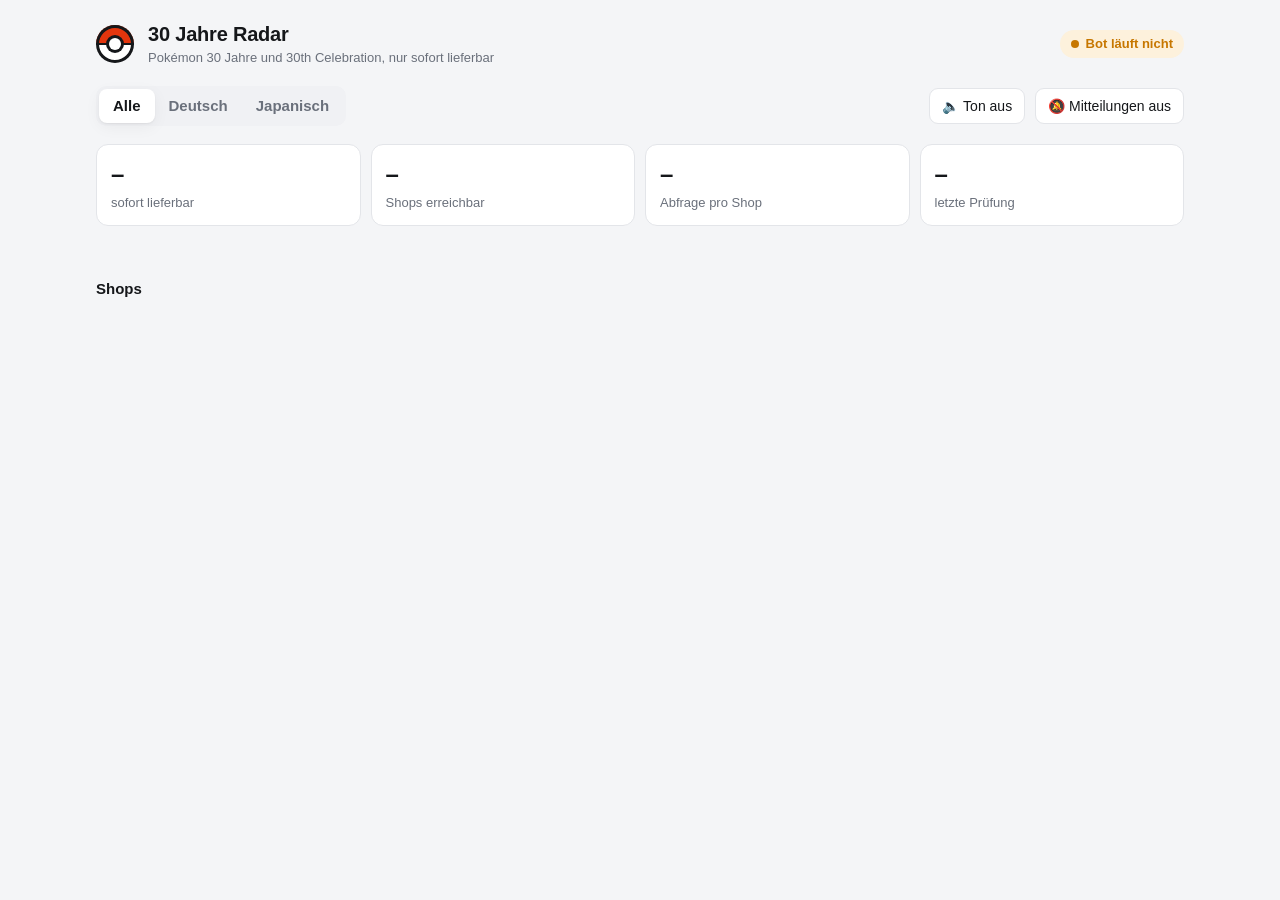
==== pokemon_preorder_bot/ui.html @ f22d0459 "Show only in-stock items from established shops in a live window Preorders are now hidden: shops mar" ====
<!doctype html>
<html lang="de">
<head>
<meta charset="utf-8">
<meta name="viewport" content="width=device-width, initial-scale=1">
<title>30 Jahre Radar</title>
<link rel="icon" href="data:image/svg+xml,%3Csvg xmlns='http://www.w3.org/2000/svg' viewBox='0 0 32 32'%3E%3Ccircle cx='16' cy='16' r='14' fill='%23fff' stroke='%2315171a' stroke-width='3'/%3E%3Cpath d='M2 16a14 14 0 0 1 28 0z' fill='%23e3350d' stroke='%2315171a' stroke-width='3'/%3E%3Ccircle cx='16' cy='16' r='4.5' fill='%23fff' stroke='%2315171a' stroke-width='3'/%3E%3C/svg%3E">
<style>
  :root {
    --bg: #f4f5f7;
    --surface: #ffffff;
    --surface-2: #f0f1f4;
    --text: #15171a;
    --muted: #6a707b;
    --border: #e3e5e9;
    --accent: #e3350d;
    --accent-text: #ffffff;
    --ok: #12a150;
    --ok-soft: #e3f6eb;
    --warn: #c77700;
    --warn-soft: #fdf1dc;
    --bad: #d6332a;
    --de: #1f6feb;
    --jp: #c2185b;
    --unknown: #6a707b;
    --shadow: 0 1px 2px rgba(16, 18, 22, 0.06), 0 4px 16px rgba(16, 18, 22, 0.05);
  }
  @media (prefers-color-scheme: dark) {
    :root {
      --bg: #101215;
      --surface: #181b20;
      --surface-2: #20242a;
      --text: #eceef1;
      --muted: #979ea9;
      --border: #2a2f36;
      --accent: #ff5a36;
      --ok: #34c77b;
      --ok-soft: #173126;
      --warn: #f0a63a;
      --warn-soft: #33270f;
      --bad: #ff6b61;
      --de: #5b9dff;
      --jp: #f06292;
      --unknown: #979ea9;
      --shadow: 0 1px 2px rgba(0, 0, 0, 0.4);
    }
  }

  * { box-sizing: border-box; }
  body {
    margin: 0;
    background: var(--bg);
    color: var(--text);
    font: 15px/1.45 -apple-system, BlinkMacSystemFont, "Segoe UI", Roboto, sans-serif;
    -webkit-font-smoothing: antialiased;
  }
  .wrap { max-width: 1120px; margin: 0 auto; padding: 20px 16px 48px; }

  header { display: flex; align-items: center; gap: 14px; flex-wrap: wrap; margin-bottom: 18px; }
  .logo {
    width: 38px; height: 38px; border-radius: 50%; flex: none;
    background: linear-gradient(var(--accent) 0 47%, #15171a 47% 53%, #fff 53%);
    box-shadow: inset 0 0 0 3px #15171a;
    position: relative;
  }
  .logo::after {
    content: ""; position: absolute; inset: 13px; border-radius: 50%;
    background: #fff; box-shadow: 0 0 0 3px #15171a;
  }
  h1 { font-size: 20px; margin: 0; letter-spacing: -0.01em; }
  .sub { color: var(--muted); font-size: 13px; }
  .head-text { flex: 1 1 220px; min-width: 0; }

  .pill {
    display: inline-flex; align-items: center; gap: 7px;
    padding: 5px 11px; border-radius: 999px; font-size: 13px; font-weight: 600;
    background: var(--ok-soft); color: var(--ok);
  }
  .pill.offline { background: var(--warn-soft); color: var(--warn); }
  .dot { width: 8px; height: 8px; border-radius: 50%; background: currentColor; }
  .pill:not(.offline) .dot { animation: pulse 1.6s ease-out infinite; }
  @keyframes pulse { 0% { box-shadow: 0 0 0 0 currentColor; } 100% { box-shadow: 0 0 0 7px transparent; } }

  .toolbar { display: flex; gap: 10px; flex-wrap: wrap; align-items: center; margin-bottom: 18px; }
  .seg { display: inline-flex; background: var(--surface-2); border-radius: 10px; padding: 3px; }
  .seg button {
    border: 0; background: transparent; color: var(--muted); font: inherit; font-weight: 600;
    padding: 6px 14px; border-radius: 8px; cursor: pointer;
  }
  .seg button[aria-pressed="true"] { background: var(--surface); color: var(--text); box-shadow: var(--shadow); }
  .spacer { flex: 1; }
  .btn {
    border: 1px solid var(--border); background: var(--surface); color: var(--text);
    font: inherit; font-size: 14px; padding: 7px 12px; border-radius: 9px; cursor: pointer;
    display: inline-flex; align-items: center; gap: 6px;
  }
  .btn:hover { border-color: var(--muted); }
  .btn[aria-pressed="true"] { border-color: var(--ok); color: var(--ok); }

  .stats { display: grid; grid-template-columns: repeat(auto-fit, minmax(150px, 1fr)); gap: 10px; margin-bottom: 22px; }
  .stat { background: var(--surface); border: 1px solid var(--border); border-radius: 12px; padding: 12px 14px; }
  .stat b { display: block; font-size: 24px; font-variant-numeric: tabular-nums; letter-spacing: -0.02em; }
  .stat span { color: var(--muted); font-size: 13px; }

  .grid { display: grid; grid-template-columns: repeat(auto-fill, minmax(290px, 1fr)); gap: 12px; }
  .card {
    background: var(--surface); border: 1px solid var(--border); border-radius: 14px;
    padding: 14px; display: flex; flex-direction: column; gap: 10px; box-shadow: var(--shadow);
    transition: border-color 0.3s;
  }
  .card.new { border-color: var(--ok); animation: glow 2s ease-out 3; }
  @keyframes glow { 0% { box-shadow: 0 0 0 0 var(--ok); } 100% { box-shadow: 0 0 0 10px transparent; } }
  .card-top { display: flex; gap: 8px; align-items: center; font-size: 12px; color: var(--muted); }
  .lang { font-weight: 700; color: #fff; border-radius: 6px; padding: 2px 7px; font-size: 11px; letter-spacing: 0.04em; }
  .lang-DE { background: var(--de); }
  .lang-JP { background: var(--jp); }
  .lang-x { background: var(--unknown); }
  .tag-new { color: var(--ok); font-weight: 700; }
  .card-title { font-weight: 600; overflow-wrap: anywhere; }
  .card-bottom { display: flex; align-items: center; gap: 10px; margin-top: auto; }
  .price { font-size: 19px; font-weight: 700; font-variant-numeric: tabular-nums; }
  .shop-name { color: var(--muted); font-size: 13px; margin-right: auto; overflow: hidden; text-overflow: ellipsis; white-space: nowrap; }
  .go {
    background: var(--accent); color: var(--accent-text); text-decoration: none; font-weight: 600;
    padding: 8px 13px; border-radius: 9px; font-size: 14px; white-space: nowrap;
  }
  .go:hover { filter: brightness(1.08); }

  .empty {
    background: var(--surface); border: 1px dashed var(--border); border-radius: 14px;
    padding: 36px 20px; text-align: center; color: var(--muted);
  }
  .empty b { display: block; color: var(--text); font-size: 16px; margin-bottom: 4px; }

  h2 { font-size: 15px; margin: 30px 0 10px; display: flex; align-items: baseline; gap: 8px; }
  h2 small { color: var(--muted); font-weight: 400; font-size: 13px; }
  .shops { display: grid; grid-template-columns: repeat(auto-fill, minmax(230px, 1fr)); gap: 8px; }
  .shop {
    background: var(--surface); border: 1px solid var(--border); border-radius: 10px;
    padding: 9px 12px; display: flex; align-items: center; gap: 9px; font-size: 14px; min-width: 0;
  }
  .shop .dot { flex: none; }
  .shop-ok { color: var(--ok); }
  .shop-error, .shop-blocked { color: var(--bad); }
  .shop-pending { color: var(--unknown); }
  .shop-label { color: var(--text); overflow: hidden; text-overflow: ellipsis; white-space: nowrap; }
  .shop-detail { color: var(--muted); font-size: 12px; margin-left: auto; white-space: nowrap; }
</style>
</head>
<body>
<div class="wrap">
  <header>
    <div class="logo" aria-hidden="true"></div>
    <div class="head-text">
      <h1>30 Jahre Radar</h1>
      <div class="sub">Pokémon 30 Jahre und 30th Celebration, nur sofort lieferbar</div>
    </div>
    <span class="pill offline" id="pill"><span class="dot"></span><span id="pill-text">Verbinde …</span></span>
  </header>

  <div class="toolbar">
    <div class="seg" role="group" aria-label="Sprache">
      <button data-lang="" aria-pressed="true">Alle</button>
      <button data-lang="DE" aria-pressed="false">Deutsch</button>
      <button data-lang="JP" aria-pressed="false">Japanisch</button>
    </div>
    <div class="spacer"></div>
    <button class="btn" id="sound" aria-pressed="false">🔈 Ton aus</button>
    <button class="btn" id="notify" aria-pressed="false">🔕 Mitteilungen aus</button>
  </div>

  <div class="stats">
    <div class="stat"><b id="stat-available">–</b><span>sofort lieferbar</span></div>
    <div class="stat"><b id="stat-shops">–</b><span>Shops erreichbar</span></div>
    <div class="stat"><b id="stat-interval">–</b><span>Abfrage pro Shop</span></div>
    <div class="stat"><b id="stat-updated">–</b><span>letzte Prüfung</span></div>
  </div>

  <div id="products" class="grid"></div>
  <div id="empty" class="empty" hidden>
    <b>Gerade nichts sofort lieferbar</b>
    Das Radar prüft weiter. Sobald etwas auftaucht, erscheint es hier mit Ton und Mitteilung.
  </div>

  <h2>Shops <small id="shops-summary"></small></h2>
  <div id="shops" class="shops"></div>
</div>

<script>
(function () {
  "use strict";

  var POLL_MS = 1500;
  var NEW_FOR_MS = 3 * 60 * 1000;

  var state = null;
  var drawn = "";              // signature of what the grid currently shows
  var known = null;            // urls available at the previous poll, null before the first poll
  var firstSeen = {};          // url -> timestamp this window first saw it available
  var lang = load("lang", "");
  var soundOn = load("sound", "0") === "1";
  var audio = null;

  function load(key, fallback) {
    try { var v = localStorage.getItem("radar." + key); return v === null ? fallback : v; } catch (e) { return fallback; }
  }
  function save(key, value) {
    try { localStorage.setItem("radar." + key, value); } catch (e) { /* private mode */ }
  }

  function el(tag, cls, text) {
    var node = document.createElement(tag);
    if (cls) node.className = cls;
    if (text !== undefined) node.textContent = text;
    return node;
  }

  function ago(iso) {
    if (!iso) return "–";
    var s = Math.max(0, Math.round((Date.now() - new Date(iso).getTime()) / 1000));
    if (s < 60) return "vor " + s + " s";
    if (s < 3600) return "vor " + Math.round(s / 60) + " min";
    return "seit " + iso.slice(11, 16);
  }

  // --- sound and notifications -------------------------------------------

  function beep() {
    if (!soundOn) return;
    try {
      audio = audio || new (window.AudioContext || window.webkitAudioContext)();
      [0, 0.18].forEach(function (offset, i) {
        var osc = audio.createOscillator();
        var gain = audio.createGain();
        osc.frequency.value = i ? 1320 : 880;
        gain.gain.setValueAtTime(0.0001, audio.currentTime + offset);
        gain.gain.exponentialRampToValueAtTime(0.25, audio.currentTime + offset + 0.02);
        gain.gain.exponentialRampToValueAtTime(0.0001, audio.currentTime + offset + 0.16);
        osc.connect(gain).connect(audio.destination);
        osc.start(audio.currentTime + offset);
        osc.stop(audio.currentTime + offset + 0.17);
      });
    } catch (e) { /* no audio device */ }
  }

  function notifyNew(products) {
    if (!("Notification" in window) || Notification.permission !== "granted") return;
    var first = products[0];
    var body = products.length === 1
      ? first.shop + " · " + (first.price || "")
      : products.length + " Produkte, zuerst " + first.title;
    var n = new Notification(products.length === 1 ? first.title : "Neu lieferbar", { body: body, tag: first.url });
    n.onclick = function () { window.focus(); window.open(first.url, "_blank", "noopener"); n.close(); };
  }

  function renderSoundButton() {
    var b = document.getElementById("sound");
    b.setAttribute("aria-pressed", String(soundOn));
    b.textContent = soundOn ? "🔊 Ton an" : "🔈 Ton aus";
  }

  function renderNotifyButton() {
    var b = document.getElementById("notify");
    var supported = "Notification" in window;
    var granted = supported && Notification.permission === "granted";
    b.hidden = !supported;
    b.setAttribute("aria-pressed", String(granted));
    b.textContent = granted ? "🔔 Mitteilungen an" : "🔕 Mitteilungen aus";
  }

  document.getElementById("sound").addEventListener("click", function () {
    soundOn = !soundOn;
    save("sound", soundOn ? "1" : "0");
    renderSoundButton();
    beep(); // also unlocks audio, browsers only allow it after a click
  });

  document.getElementById("notify").addEventListener("click", function () {
    if (Notification.permission === "default") {
      Notification.requestPermission().then(renderNotifyButton);
    } else if (Notification.permission === "denied") {
      alert("Mitteilungen sind für diese Seite blockiert. Erlaube sie in den Browser Einstellungen.");
    }
  });

  document.querySelectorAll(".seg button").forEach(function (b) {
    b.addEventListener("click", function () {
      lang = b.dataset.lang;
      save("lang", lang);
      render(true);
    });
  });

  // --- rendering ----------------------------------------------------------

  function card(p) {
    var isNew = Date.now() - (firstSeen[p.url] || 0) < NEW_FOR_MS;
    var c = el("article", "card" + (isNew ? " new" : ""));

    var top = el("div", "card-top");
    var code = p.language === "DE" || p.language === "JP" ? p.language : "?";
    top.append(el("span", "lang " + (code === "?" ? "lang-x" : "lang-" + code), code === "?" ? "SPRACHE ?" : code));
    if (isNew) top.append(el("span", "tag-new", "NEU"));
    top.append(el("span", "", "lieferbar " + ago(p.since)));
    c.append(top);

    c.append(el("div", "card-title", p.title));

    var bottom = el("div", "card-bottom");
    bottom.append(el("span", "price", p.price || ""));
    bottom.append(el("span", "shop-name", p.shop));
    var go = el("a", "go", "Zum Shop ↗");
    go.href = p.url;
    go.target = "_blank";
    go.rel = "noopener";
    bottom.append(go);
    c.append(bottom);
    return c;
  }

  function shopNames() {
    return Object.keys(state.shops).sort(function (a, b) { return a.localeCompare(b, "de"); });
  }

  // Cheap part, every poll: counters and timestamps.
  function renderStats() {
    if (!state) return;
    var names = shopNames();
    var ok = names.filter(function (n) { return state.shops[n].status === "ok"; }).length;
    var checks = names.map(function (n) { return state.shops[n].last_check; }).filter(Boolean).sort();
    document.getElementById("stat-available").textContent = state.products.filter(function (p) { return p.available; }).length;
    document.getElementById("stat-shops").textContent = ok + " / " + names.length;
    document.getElementById("stat-interval").textContent = Math.round(state.interval_seconds) + " s";
    document.getElementById("stat-updated").textContent = checks.length ? ago(checks[checks.length - 1]) : "–";
    document.getElementById("shops-summary").textContent = ok + " von " + names.length + " erreichbar";
  }

  // Grid and shop list, only when something visible changed (or force), so
  // card animations aren't restarted by every poll.
  function render(force) {
    document.querySelectorAll(".seg button").forEach(function (b) {
      b.setAttribute("aria-pressed", String(b.dataset.lang === lang));
    });
    if (!state) return;
    renderStats();

    var shown = state.products.filter(function (p) { return p.available && (!lang || p.language === lang); });
    shown.sort(function (a, b) { return (b.since || "").localeCompare(a.since || ""); });
    var names = shopNames();
    var signature = JSON.stringify([lang, shown, names.map(function (n) { return [n, state.shops[n].status]; })]);
    if (!force && signature === drawn) return;
    drawn = signature;

    var grid = document.getElementById("products");
    grid.replaceChildren.apply(grid, shown.map(card));
    document.getElementById("empty").hidden = shown.length > 0;

    var shops = document.getElementById("shops");
    shops.replaceChildren.apply(shops, names.map(function (name) {
      var s = state.shops[name];
      var row = el("div", "shop shop-" + s.status);
      row.title = s.detail || s.status;
      row.append(el("span", "dot"));
      row.append(el("span", "shop-label", name));
      row.append(el("span", "shop-detail", s.status === "ok" ? ago(s.last_check) : s.status === "pending" ? "startet" : "Fehler"));
      return row;
    }));
  }

  function setOnline(online) {
    document.getElementById("pill").classList.toggle("offline", !online);
    document.getElementById("pill-text").textContent = online ? "Live" : "Bot läuft nicht";
  }

  function poll() {
    fetch("/api/state", { cache: "no-store" })
      .then(function (r) { if (!r.ok) throw new Error(r.status); return r.json(); })
      .then(function (data) {
        state = data;
        setOnline(true);
        var now = Date.now();
        var current = {};
        var fresh = [];
        data.products.forEach(function (p) {
          if (!p.available) return;
          current[p.url] = true;
          if (known && !known[p.url]) { fresh.push(p); firstSeen[p.url] = now; }
        });
        known = current;
        if (fresh.length) { beep(); notifyNew(fresh); }
        render();
      })
      .catch(function () { setOnline(false); });
  }

  renderSoundButton();
  renderNotifyButton();
  render();
  poll();
  setInterval(poll, POLL_MS);
  setInterval(function () { render(true); }, 15000); // keeps "vor 12 s" texts fresh
})();
</script>
</body>
</html>
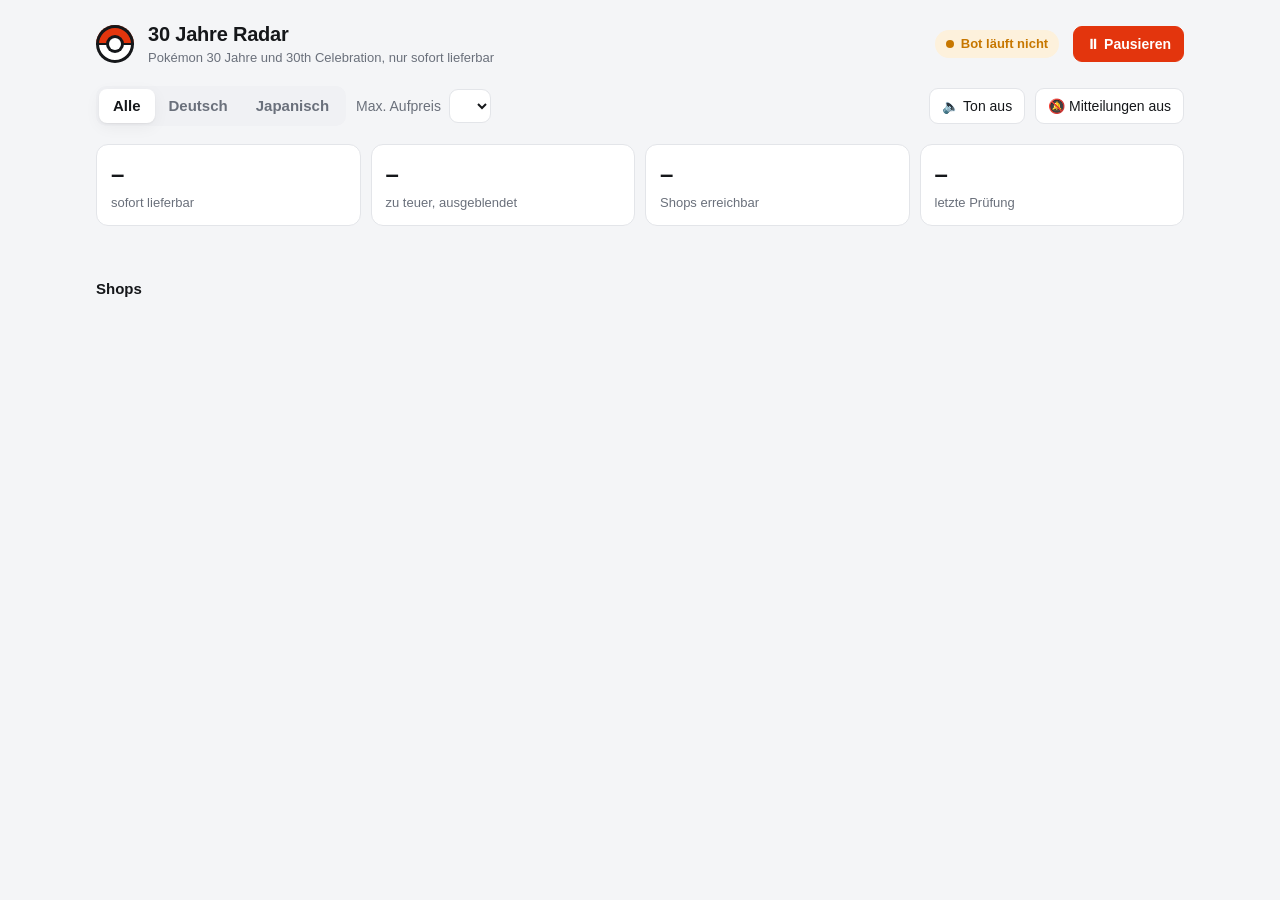
==== commit 7fe1891a: "Add one-click launcher, UVP markup filter, big retailers and eBay Double-clicking Start Radar.comman" ====
--- a/pokemon_preorder_bot/ui.html
+++ b/pokemon_preorder_bot/ui.html
@@ -76,9 +76,9 @@
     padding: 5px 11px; border-radius: 999px; font-size: 13px; font-weight: 600;
     background: var(--ok-soft); color: var(--ok);
   }
-  .pill.offline { background: var(--warn-soft); color: var(--warn); }
+  .pill.offline, .pill.paused { background: var(--warn-soft); color: var(--warn); }
   .dot { width: 8px; height: 8px; border-radius: 50%; background: currentColor; }
-  .pill:not(.offline) .dot { animation: pulse 1.6s ease-out infinite; }
+  .pill:not(.offline):not(.paused) .dot { animation: pulse 1.6s ease-out infinite; }
   @keyframes pulse { 0% { box-shadow: 0 0 0 0 currentColor; } 100% { box-shadow: 0 0 0 7px transparent; } }
 
   .toolbar { display: flex; gap: 10px; flex-wrap: wrap; align-items: center; margin-bottom: 18px; }
@@ -96,6 +96,17 @@
   }
   .btn:hover { border-color: var(--muted); }
   .btn[aria-pressed="true"] { border-color: var(--ok); color: var(--ok); }
+  .btn-main { background: var(--accent); border-color: var(--accent); color: var(--accent-text); font-weight: 600; }
+  .btn-main:hover { border-color: var(--accent); filter: brightness(1.08); }
+  .btn-main.paused { background: var(--ok); border-color: var(--ok); }
+  .select { display: inline-flex; align-items: center; gap: 8px; font-size: 14px; color: var(--muted); }
+  .select select {
+    font: inherit; color: var(--text); background: var(--surface); border: 1px solid var(--border);
+    border-radius: 9px; padding: 7px 10px;
+  }
+  button.stat { font: inherit; color: inherit; text-align: left; cursor: pointer; }
+  button.stat:hover { border-color: var(--muted); }
+  button.stat[aria-pressed="true"] { border-color: var(--bad); }
 
   .stats { display: grid; grid-template-columns: repeat(auto-fit, minmax(150px, 1fr)); gap: 10px; margin-bottom: 22px; }
   .stat { background: var(--surface); border: 1px solid var(--border); border-radius: 12px; padding: 12px 14px; }
@@ -117,6 +128,13 @@
   .lang-x { background: var(--unknown); }
   .tag-new { color: var(--ok); font-weight: 700; }
   .card-title { font-weight: 600; overflow-wrap: anywhere; }
+  .card.expensive { opacity: 0.6; }
+  .card.expensive .go { background: var(--muted); }
+  .markup-row { display: flex; gap: 8px; align-items: center; font-size: 12px; color: var(--muted); }
+  .markup { font-weight: 700; border-radius: 6px; padding: 2px 7px; }
+  .markup-good { background: var(--ok-soft); color: var(--ok); }
+  .markup-ok { background: var(--warn-soft); color: var(--warn); }
+  .markup-high { background: color-mix(in srgb, var(--bad) 15%, transparent); color: var(--bad); }
   .card-bottom { display: flex; align-items: center; gap: 10px; margin-top: auto; }
   .price { font-size: 19px; font-weight: 700; font-variant-numeric: tabular-nums; }
   .shop-name { color: var(--muted); font-size: 13px; margin-right: auto; overflow: hidden; text-overflow: ellipsis; white-space: nowrap; }
@@ -156,6 +174,7 @@
       <div class="sub">Pokémon 30 Jahre und 30th Celebration, nur sofort lieferbar</div>
     </div>
     <span class="pill offline" id="pill"><span class="dot"></span><span id="pill-text">Verbinde …</span></span>
+    <button class="btn btn-main" id="pause">⏸ Pausieren</button>
   </header>
 
   <div class="toolbar">
@@ -164,6 +183,9 @@
       <button data-lang="DE" aria-pressed="false">Deutsch</button>
       <button data-lang="JP" aria-pressed="false">Japanisch</button>
     </div>
+    <label class="select">Max. Aufpreis
+      <select id="markup" aria-label="Maximaler Aufpreis über UVP"></select>
+    </label>
     <div class="spacer"></div>
     <button class="btn" id="sound" aria-pressed="false">🔈 Ton aus</button>
     <button class="btn" id="notify" aria-pressed="false">🔕 Mitteilungen aus</button>
@@ -171,8 +193,9 @@
 
   <div class="stats">
     <div class="stat"><b id="stat-available">–</b><span>sofort lieferbar</span></div>
+    <button class="stat" id="stat-expensive-btn" aria-pressed="false" title="Klicken, um sie anzuzeigen">
+      <b id="stat-expensive">–</b><span id="stat-expensive-label">zu teuer, ausgeblendet</span></button>
     <div class="stat"><b id="stat-shops">–</b><span>Shops erreichbar</span></div>
-    <div class="stat"><b id="stat-interval">–</b><span>Abfrage pro Shop</span></div>
     <div class="stat"><b id="stat-updated">–</b><span>letzte Prüfung</span></div>
   </div>
 
@@ -198,6 +221,20 @@
   var known = null;            // urls available at the previous poll, null before the first poll
   var firstSeen = {};          // url -> timestamp this window first saw it available
   var lang = load("lang", "");
+  var showExpensive = false;
+  var euroFormat = new Intl.NumberFormat("de-DE", { style: "currency", currency: "EUR" });
+
+  function euro(value) {
+    return typeof value === "number" ? euroFormat.format(value) : "";
+  }
+
+  function post(action, body) {
+    return fetch("/api/" + action, {
+      method: "POST",
+      headers: { "Content-Type": "application/json" },
+      body: JSON.stringify(body || {})
+    }).then(function (r) { if (!r.ok) throw new Error(r.status); return r.json(); }).then(poll);
+  }
   var soundOn = load("sound", "0") === "1";
   var audio = null;
 
@@ -247,7 +284,7 @@
     if (!("Notification" in window) || Notification.permission !== "granted") return;
     var first = products[0];
     var body = products.length === 1
-      ? first.shop + " · " + (first.price || "")
+      ? first.shop + " · " + euro(first.price)
       : products.length + " Produkte, zuerst " + first.title;
     var n = new Notification(products.length === 1 ? first.title : "Neu lieferbar", { body: body, tag: first.url });
     n.onclick = function () { window.focus(); window.open(first.url, "_blank", "noopener"); n.close(); };
@@ -283,6 +320,17 @@
     }
   });
 
+  document.getElementById("pause").addEventListener("click", function () { post("pause"); });
+
+  document.getElementById("markup").addEventListener("change", function (e) {
+    post("settings", { max_markup: e.target.value === "" ? null : Number(e.target.value) });
+  });
+
+  document.getElementById("stat-expensive-btn").addEventListener("click", function () {
+    showExpensive = !showExpensive;
+    render(true);
+  });
+
   document.querySelectorAll(".seg button").forEach(function (b) {
     b.addEventListener("click", function () {
       lang = b.dataset.lang;
@@ -305,9 +353,20 @@
     c.append(top);
 
     c.append(el("div", "card-title", p.title));
+    if (p.too_expensive) c.classList.add("expensive");
+
+    if (p.reference && typeof p.markup === "number") {
+      var row = el("div", "markup-row");
+      var level = p.too_expensive ? "high" : p.markup <= 10 ? "good" : "ok";
+      var sign = p.markup > 0 ? "+" : p.markup < 0 ? "−" : "±";
+      var word = p.markup < 0 ? "unter " : "über ";
+      row.append(el("span", "markup markup-" + level, sign + Math.abs(Math.round(p.markup)) + " % " + word + p.reference.kind));
+      row.append(el("span", "", p.reference.kind + " " + euro(p.reference.price)));
+      c.append(row);
+    }
 
     var bottom = el("div", "card-bottom");
-    bottom.append(el("span", "price", p.price || ""));
+    bottom.append(el("span", "price", euro(p.price)));
     bottom.append(el("span", "shop-name", p.shop));
     var go = el("a", "go", "Zum Shop ↗");
     go.href = p.url;
@@ -328,11 +387,32 @@
     var names = shopNames();
     var ok = names.filter(function (n) { return state.shops[n].status === "ok"; }).length;
     var checks = names.map(function (n) { return state.shops[n].last_check; }).filter(Boolean).sort();
+    var expensive = state.products.filter(function (p) { return p.too_expensive && p.in_stock; }).length;
     document.getElementById("stat-available").textContent = state.products.filter(function (p) { return p.available; }).length;
+    document.getElementById("stat-expensive").textContent = expensive;
+    document.getElementById("stat-expensive-label").textContent = showExpensive ? "zu teuer, eingeblendet" : "zu teuer, ausgeblendet";
+    document.getElementById("stat-expensive-btn").setAttribute("aria-pressed", String(showExpensive));
     document.getElementById("stat-shops").textContent = ok + " / " + names.length;
-    document.getElementById("stat-interval").textContent = Math.round(state.interval_seconds) + " s";
     document.getElementById("stat-updated").textContent = checks.length ? ago(checks[checks.length - 1]) : "–";
-    document.getElementById("shops-summary").textContent = ok + " von " + names.length + " erreichbar";
+    document.getElementById("shops-summary").textContent =
+      ok + " von " + names.length + " erreichbar, Fachhändler alle " + Math.round(state.interval_seconds) + " s";
+
+    var pause = document.getElementById("pause");
+    pause.textContent = state.paused ? "▶ Start" : "⏸ Pausieren";
+    pause.classList.toggle("paused", state.paused);
+
+    var select = document.getElementById("markup");
+    if (document.activeElement !== select) {
+      var current = state.max_markup === null ? "" : String(state.max_markup);
+      var choices = state.markup_choices.map(function (c) { return c === null ? "" : String(c); });
+      if (choices.indexOf(current) < 0) choices.push(current);
+      select.replaceChildren.apply(select, choices.map(function (value) {
+        var option = el("option", "", value === "" ? "egal" : value + " %");
+        option.value = value;
+        option.selected = value === current;
+        return option;
+      }));
+    }
   }
 
   // Grid and shop list, only when something visible changed (or force), so
@@ -344,10 +424,15 @@
     if (!state) return;
     renderStats();
 
-    var shown = state.products.filter(function (p) { return p.available && (!lang || p.language === lang); });
-    shown.sort(function (a, b) { return (b.since || "").localeCompare(a.since || ""); });
+    var shown = state.products.filter(function (p) {
+      var visible = p.available || (showExpensive && p.too_expensive && p.in_stock);
+      return visible && (!lang || p.language === lang);
+    });
+    shown.sort(function (a, b) {
+      return (a.available === b.available ? 0 : a.available ? -1 : 1) || (b.since || "").localeCompare(a.since || "");
+    });
     var names = shopNames();
-    var signature = JSON.stringify([lang, shown, names.map(function (n) { return [n, state.shops[n].status]; })]);
+    var signature = JSON.stringify([lang, showExpensive, shown, names.map(function (n) { return [n, state.shops[n].status]; })]);
     if (!force && signature === drawn) return;
     drawn = signature;
 
@@ -362,14 +447,18 @@
       row.title = s.detail || s.status;
       row.append(el("span", "dot"));
       row.append(el("span", "shop-label", name));
-      row.append(el("span", "shop-detail", s.status === "ok" ? ago(s.last_check) : s.status === "pending" ? "startet" : "Fehler"));
+      row.append(el("span", "shop-detail", s.status === "ok" ? ago(s.last_check) : s.status === "pending" ? "startet" : s.status === "blocked" ? "blockiert" : "Fehler"));
       return row;
     }));
   }
 
   function setOnline(online) {
-    document.getElementById("pill").classList.toggle("offline", !online);
-    document.getElementById("pill-text").textContent = online ? "Live" : "Bot läuft nicht";
+    var paused = online && state && state.paused;
+    var pill = document.getElementById("pill");
+    pill.classList.toggle("offline", !online);
+    pill.classList.toggle("paused", Boolean(paused));
+    document.getElementById("pill-text").textContent = !online ? "Bot läuft nicht" : paused ? "Pausiert" : "Live";
+    document.getElementById("pause").hidden = !online;
   }
 
   function poll() {
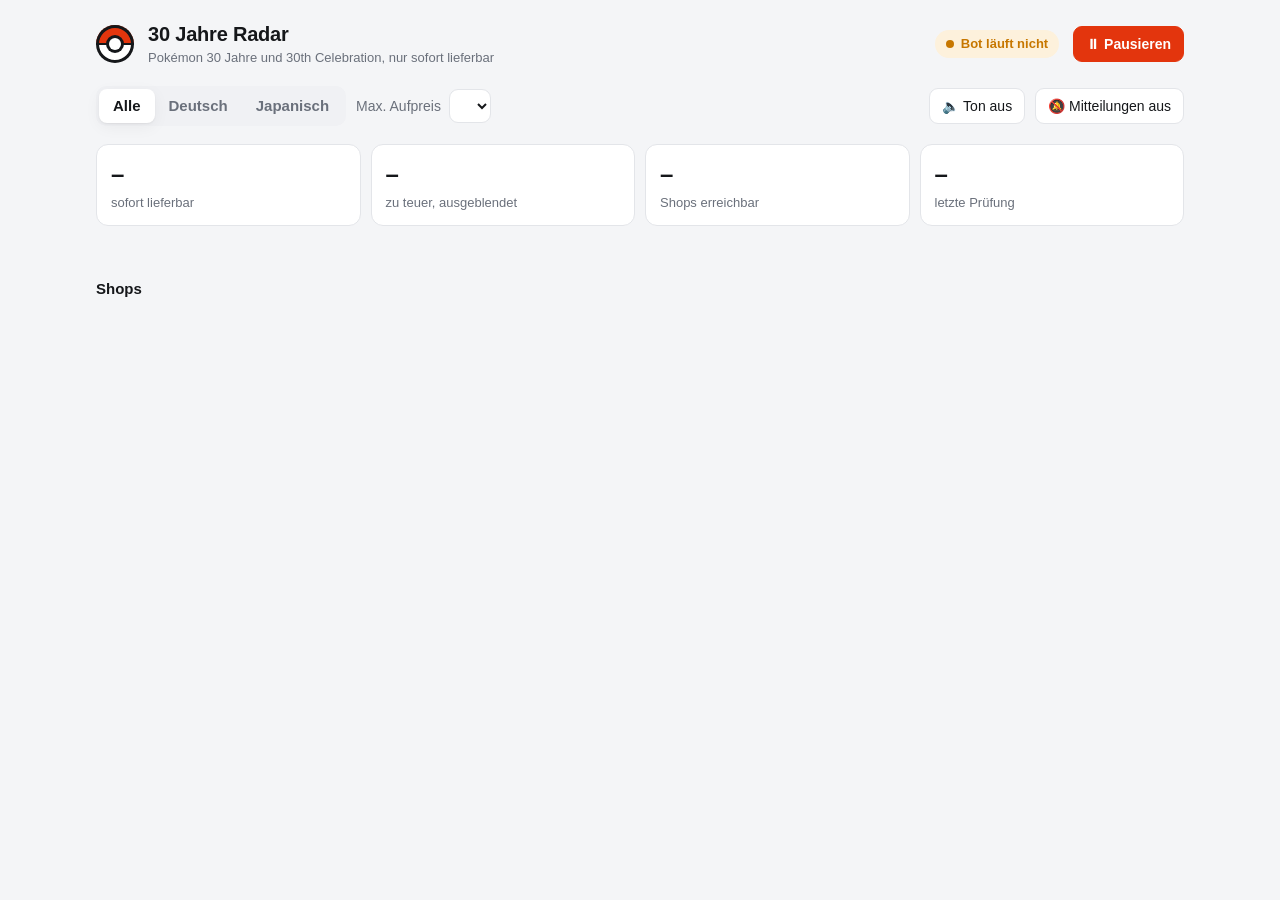
==== commit 7e3e5add: "Add Zenpan (Japan import) with an import VAT surcharge in the UVP check Shops abroad can set extra_c" ====
--- a/pokemon_preorder_bot/ui.html
+++ b/pokemon_preorder_bot/ui.html
@@ -137,6 +137,7 @@
   .markup-high { background: color-mix(in srgb, var(--bad) 15%, transparent); color: var(--bad); }
   .card-bottom { display: flex; align-items: center; gap: 10px; margin-top: auto; }
   .price { font-size: 19px; font-weight: 700; font-variant-numeric: tabular-nums; }
+  .price-note { color: var(--muted); font-size: 13px; font-weight: 400; }
   .shop-name { color: var(--muted); font-size: 13px; margin-right: auto; overflow: hidden; text-overflow: ellipsis; white-space: nowrap; }
   .go {
     background: var(--accent); color: var(--accent-text); text-decoration: none; font-weight: 600;
@@ -361,12 +362,17 @@
       var sign = p.markup > 0 ? "+" : p.markup < 0 ? "−" : "±";
       var word = p.markup < 0 ? "unter " : "über ";
       row.append(el("span", "markup markup-" + level, sign + Math.abs(Math.round(p.markup)) + " % " + word + p.reference.kind));
-      row.append(el("span", "", p.reference.kind + " " + euro(p.reference.price)));
+      row.append(el("span", "", p.reference.kind + " " + euro(p.reference.price) + (p.price_note ? " · * " + p.price_note : "")));
       c.append(row);
     }
 
     var bottom = el("div", "card-bottom");
-    bottom.append(el("span", "price", euro(p.price)));
+    var price = el("span", "price", euro(p.price));
+    if (p.price_note) {
+      price.title = p.price_note;
+      price.append(el("small", "price-note", " *"));
+    }
+    bottom.append(price);
     bottom.append(el("span", "shop-name", p.shop));
     var go = el("a", "go", "Zum Shop ↗");
     go.href = p.url;
